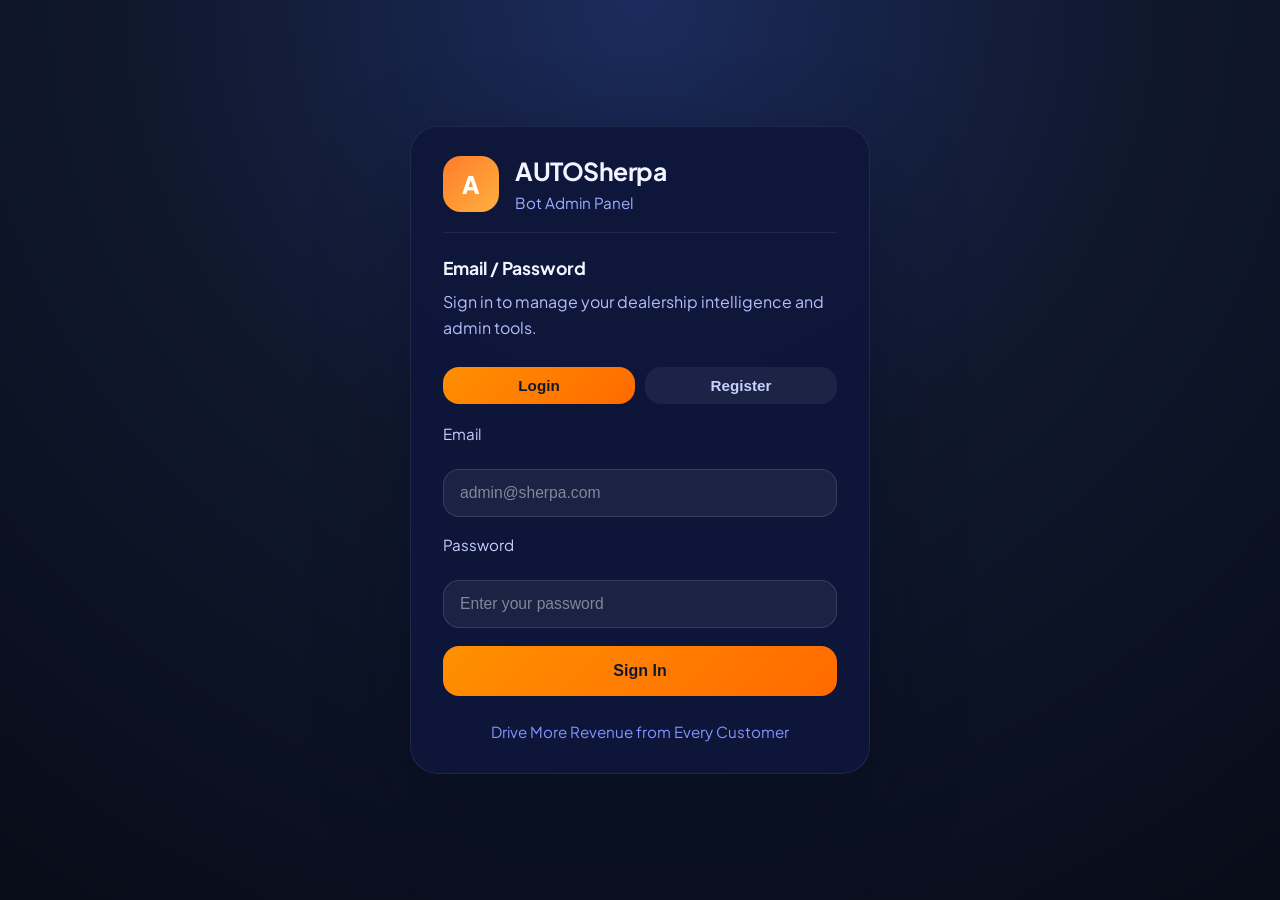
==== frontend/aboutus.html @ aecf089c "Initial commit for AutoSherpa Car Point" ====
<!DOCTYPE html>
<html lang="en">
<head>
  <meta charset="UTF-8">
  <title>AutoSherpa Ops · About Us</title>
  <link rel="stylesheet" href="css/index.css">
  <meta name="viewport" content="width=device-width, initial-scale=1.0">
  <link rel="preconnect" href="https://fonts.googleapis.com">
  <link rel="preconnect" href="https://fonts.gstatic.com" crossorigin>
  <link href="https://fonts.googleapis.com/css2?family=Plus+Jakarta+Sans:wght@400;500;600;700;800&display=swap" rel="stylesheet">
  <link rel="stylesheet" href="css/aboutus.css">
</head>
<body>
  <div class="app">
    <div class="sidebar-overlay" id="sidebarOverlay"></div>
    <header class="mobile-header">
      <button class="menu-toggle" id="menuToggle">☰</button>
      <div class="mobile-brand">AutoSherpa</div>
      <div style="width: 24px;"></div> <!-- Spacer -->
    </header>

    <aside class="sidebar">
      <div class="brand">
        <div class="logo">
          <div class="logo-icon">⚡</div>
          <div class="logo-text">
            AutoSherpa
            <span>Car Point</span>
          </div>
        </div>
      </div>
      <nav class="nav">
        <a href="index.html" class="nav-item">
          <div class="nav-icon">🏠</div>
          <div class="nav-content">
            <strong>Dashboard</strong>
            <small>Overview</small>
          </div>
        </a>

        <a href="sales.html" class="nav-item">
          <div class="nav-icon">🚗</div>
          <div class="nav-content">
            <strong>New Car Inventory</strong>
            <small>List & Upload</small>
          </div>
        </a>

        <a href="usedcar.html" class="nav-item">
          <div class="nav-icon">🚙</div>
          <div class="nav-content">
            <strong>Used Car Inventory</strong>
            <small>Pre-owned</small>
          </div>
        </a>

        <a href="service.html" class="nav-item">
          <div class="nav-icon">🔧</div>
          <div class="nav-content">
            <strong>Service Data</strong>
            <small>History & Reports</small>
          </div>
        </a>

        <a href="insurance.html" class="nav-item">
          <div class="nav-icon">🛡️</div>
          <div class="nav-content">
            <strong>Insurance Data</strong>
            <small>Policies & Renewals</small>
          </div>
        </a>

        <a href="refinancing.html" class="nav-item">
          <div class="nav-icon">💼</div>
          <div class="nav-content">
            <strong>Refinancing</strong>
            <small>Loan Options</small>
          </div>
        </a>

        <a href="history.html" class="nav-item">
          <div class="nav-icon">🕘</div>
          <div class="nav-content">
            <strong>History</strong>
            <small>User Chat Logs</small>
          </div>
        </a>

        <a href="aboutus.html" class="nav-item active">
          <div class="nav-icon">ℹ️</div>
          <div class="nav-content">
            <strong>About Us</strong>
            <small>Dealership Info</small>
          </div>
        </a>

        <a href="locations.html" class="nav-item">
          <div class="nav-icon">📍</div>
          <div class="nav-content">
            <strong>Contact & Locations</strong>
            <small>Store Details</small>
          </div>
        </a>
      </nav>
      <div class="sidebar-footer">
        <a href="login.html" class="nav-item logout-item">
          <div class="nav-icon">🚪</div>
          <div class="nav-content">
            <strong>Logout</strong>
            <small>Sign out</small>
          </div>
        </a>
      </div>
    </aside>

    <main class="main">
      <div style="padding: 20px; max-width: 100%; margin: 0 auto;">
        <div class="aboutus-header">
          <h1>About Us</h1>
          <p>This content is used by the bot to answer dealership questions</p>
        </div>

        <div id="successMsg" class="success-msg"></div>
        <div id="errorMsg" class="error-msg"></div>

        <div class="form-section">
          <h2>Dealership Information</h2>
          
          <div class="form-group">
            <label>Dealership Name <span>*</span></label>
            <input type="text" id="dealershipName" placeholder="e.g., Sherpa Hyundai – Bangalore">
          </div>

          <div class="form-group">
            <label>Tagline <span>*</span></label>
            <input type="text" id="tagline" placeholder="e.g., Bengaluru's Most Trusted Hyundai Dealer">
          </div>

          <div class="form-group">
            <label>About Description <span>*</span></label>
            <textarea id="aboutDescription" placeholder="Describe your dealership..."></textarea>
          </div>

          <div class="form-group">
            <label>Brand <span>*</span></label>
            <select id="brand">
              <option value="">Select a brand...</option>
              <option value="hyundai">Hyundai</option>
              <option value="honda">Honda</option>
              <option value="maruti">Maruti</option>
              <option value="toyota">Toyota</option>
              <option value="mahindra">Mahindra</option>
              <option value="tata">Tata</option>
              <option value="kia">Kia</option>
              <option value="skoda">Skoda</option>
              <option value="volkswagen">Volkswagen</option>
              <option value="other">Other</option>
            </select>
          </div>
        </div>

        <div class="modules-section">
          <h2>Select Modules <span style="color: #ef4444;">*</span></h2>
          <p style="margin-top: 0 0 16px; color: #64748b; font-size: 14px;">Choose which modules to display in the chatbot</p>
          <div class="modules-grid">
            <div class="module-checkbox">
              <input type="checkbox" id="module-newcars" value="newcars">
              <label for="module-newcars">New Cars</label>
            </div>
            <div class="module-checkbox">
              <input type="checkbox" id="module-usedcars" value="usedcars">
              <label for="module-usedcars">Used Cars</label>
            </div>
            <div class="module-checkbox">
              <input type="checkbox" id="module-service" value="service">
              <label for="module-service">Service</label>
            </div>
            <div class="module-checkbox">
              <input type="checkbox" id="module-insurance" value="insurance">
              <label for="module-insurance">Insurance</label>
            </div>
            <div class="module-checkbox">
              <input type="checkbox" id="module-refinance" value="refinance">
              <label for="module-refinance">Refinance</label>
            </div>
          </div>
        </div>

        <div style="background: white; border-radius: 16px; padding: 30px; box-shadow: 0 4px 12px rgba(15,23,42,0.08); margin-bottom: 20px;">
          <div class="form-actions">
            <button class="btn btn-secondary" onclick="resetForm()">Reset</button>
            <button class="btn btn-primary" id="saveBtn" onclick="saveAboutUs()">Save Changes</button>
          </div>
        </div>
      </div>
    </main>
  </div>

  <script src="js/config.js?v=1.2"></script>
  <script src="js/aboutus.js"></script>
<script src="js/mobile.js"></script>
</body>
</html>
---- frontend/css/index.css ----
:root {
  /* Vibrant Modern Color System */
  --primary-50: #eef2ff;
  --primary-100: #e0e7ff;
  --primary-500: #3b5b9b;
  --primary-600: #2c4c8c;
  --primary-700: #1e3a7a;
  
  --neutral-50: #fafbfc;
  --neutral-100: #f5f7fa;
  --neutral-200: #eef2f6;
  --neutral-300: #e2e8f0;
  --neutral-400: #cbd5e1;
  --neutral-500: #94a3b8;
  --neutral-600: #64748b;
  --neutral-700: #475569;
  --neutral-800: #1e293b;
  --neutral-900: #0f172a;
  
  --card-sales: linear-gradient(135deg, #667eea 0%, #764ba2 100%);
  --card-used: linear-gradient(135deg, #f093fb 0%, #f5576c 100%);
  --card-service: linear-gradient(135deg, #4facfe 0%, #00f2fe 100%);
  --card-insurance: linear-gradient(135deg, #43e97b 0%, #38f9d7 100%);
  --card-refinancing: linear-gradient(135deg, #fa709a 0%, #fee140 100%);
  --card-about: linear-gradient(135deg, #30cfd0 0%, #330867 100%);
  --card-contact: linear-gradient(135deg, #a8edea 0%, #fed6e3 100%);
  --card-general: linear-gradient(135deg, #a1c4fd 0%, #c2e9fb 100%);
  
  --success: #2e7d67;
  --warning: #c48b56;
  --error: #b55464;
  
  --glass-bg: rgba(255, 255, 255, 0.85);
  --glass-border: rgba(255, 255, 255, 0.5);
  --glass-shadow: 0 25px 50px -12px rgba(0, 0, 0, 0.15);
  
  --gradient-primary: linear-gradient(135deg, #3b5b9b 0%, #2c4c8c 100%);
  --gradient-accent: linear-gradient(135deg, #9b8b7c 0%, #8a7a6b 100%);
  --gradient-light: linear-gradient(135deg, #ffffff 0%, #f8fafc 100%);
}

* {
  margin: 0;
  padding: 0;
  box-sizing: border-box;
}

body {
  font-family: 'Plus Jakarta Sans', 'Inter', -apple-system, BlinkMacSystemFont, sans-serif;
  background: linear-gradient(135deg, #f5f9ff 0%, #e8f4ff 50%, #f0f8ff 100%);
  color: var(--neutral-800);
  min-height: 100vh;
  line-height: 1.5;
  -webkit-font-smoothing: antialiased;
}

/* Layout */
.app {
  display: flex;
  min-height: 100vh;
  position: relative;
}

/* Modern Sidebar */
.sidebar {
  width: 260px;
  background: linear-gradient(180deg, #004aad 0%, #0052cc 50%, #003d99 100%);
  color: #ffffff;
  padding: 32px 20px;
  position: sticky;
  top: 0;
  height: 100vh;
  overflow-y: auto;
  box-shadow: 4px 0 35px -15px rgba(0, 82, 204, 0.35);
  z-index: 10;
  display: flex;
  flex-direction: column;
  justify-content: space-between;
}

.brand {
  margin-bottom: 40px;
}

.logo {
  display: flex;
  align-items: center;
  gap: 14px;
}

.logo-icon {
  width: 44px;
  height: 44px;
  background: linear-gradient(135deg, #00d4ff 0%, #0099ff 100%);
  border-radius: 14px;
  display: flex;
  align-items: center;
  justify-content: center;
  color: white;
  font-size: 22px;
  font-weight: 800;
}

.logo-text {
  font-size: 20px;
  font-weight: 700;
  letter-spacing: -0.5px;
  color: #ffffff;
}

.logo-text span {
  display: block;
  font-size: 12px;
  font-weight: 500;
  color: rgba(255, 255, 255, 0.72);
  margin-top: 4px;
}

/* Navigation */
.nav {
  display: flex;
  flex-direction: column;
  gap: 10px;
}

.nav-item {
  display: flex;
  align-items: center;
  gap: 16px;
  padding: 14px 16px;
  border-radius: 18px;
  text-decoration: none;
  color: rgba(255, 255, 255, 0.95);
  transition: all 0.25s ease;
  position: relative;
  background: rgba(255, 255, 255, 0.08);
  border: 1px solid transparent;
}

.nav-icon {
  width: 36px;
  height: 36px;
  background: rgba(255, 255, 255, 0.08);
  border-radius: 12px;
  display: flex;
  align-items: center;
  justify-content: center;
  font-size: 18px;
  transition: all 0.25s ease;
}

.nav-content {
  flex: 1;
}

.nav-content strong {
  display: block;
  font-weight: 700;
  font-size: 15px;
  margin-bottom: 2px;
  color: #f8fbff;
}

.nav-content small {
  display: block;
  font-size: 11px;
  color: rgba(255, 255, 255, 0.64);
  font-weight: 500;
  letter-spacing: 0.3px;
  text-transform: uppercase;
}

.nav-item:hover {
  background: rgba(255, 255, 255, 0.12);
  transform: translateX(4px);
}

.nav-item:hover .nav-icon {
  background: rgba(255, 255, 255, 0.18);
}

.nav-item.active {
  background: white;
  color: var(--primary-700);
  border-color: rgba(255, 255, 255, 0.18);
}

.nav-item.active .nav-icon {
  background: var(--gradient-primary);
  color: white;
}

.nav-item.active .nav-content strong {
  color: var(--primary-700);
}

.nav-item.active .nav-content small {
  color: var(--neutral-500);
}

.sidebar-footer {
  margin-top: 24px;
  padding-top: 20px;
  border-top: 1px solid rgba(255, 255, 255, 0.08);
}

.logout-item {
  background: rgba(255, 255, 255, 0.08);
}

.logout-item:hover {
  background: rgba(255, 255, 255, 0.16);
}

/* Main Content */
.main {
  flex: 1;
  padding: 40px;
  background: transparent;
  position: relative;
  overflow-x: hidden;
}

.main::before {
  content: '';
  position: absolute;
  top: 0;
  left: 0;
  right: 0;
  height: 420px;
  background: radial-gradient(circle at top right, rgba(0, 82, 204, 0.12), transparent 32%),
              linear-gradient(180deg, rgba(200, 220, 255, 0.5) 0%, rgba(240, 248, 255, 0.7) 100%);
  pointer-events: none;
  z-index: -1;
}

/* Header */
.header {
  position: relative;
  z-index: 1;
  margin-bottom: 48px;
}

.header-content {
  max-width: 800px;
}

.header h1 {
  font-size: 44px;
  font-weight: 800;
  letter-spacing: -1.5px;
  line-height: 1.2;
  margin-bottom: 16px;
  color: #0a1f42;
}

.header-highlight {
  background: linear-gradient(135deg, #0052cc 0%, #0066ff 100%);
  -webkit-background-clip: text;
  -webkit-text-fill-color: transparent;
  background-clip: text;
  display: inline-block;
}

.header p {
  font-size: 18px;
  color: #2d3e50;
  font-weight: 500;
  max-width: 600px;
  line-height: 1.7;
}

/* Period Selector Styles */
.period-selector {
  display: flex;
  gap: 12px;
  margin-top: 20px;
  flex-wrap: wrap;
}

.period-btn {
  padding: 10px 20px;
  border-radius: 999px;
  border: 1.5px solid #cbd5e1;
  background: white;
  font-size: 13px;
  font-weight: 600;
  font-family: 'Plus Jakarta Sans', system-ui, sans-serif;
  cursor: pointer;
  color: #475569;
  transition: all 0.2s ease;
}

.period-btn:hover {
  border-color: #0052cc;
  color: #0052cc;
  transform: translateY(-2px);
  box-shadow: 0 4px 12px rgba(0, 82, 204, 0.15);
}

.period-btn.active {
  background: linear-gradient(135deg, #0052cc 0%, #0066ff 100%);
  color: white;
  border-color: transparent;
  box-shadow: 0 4px 14px rgba(0, 82, 204, 0.3);
}

/* Stats Section */
.stats-grid {
  display: grid;
  grid-template-columns: repeat(4, 1fr);
  gap: 24px;
  margin-bottom: 48px;
  position: relative;
  z-index: 1;
}

.stat-card {
  background: white;
  border-radius: 28px;
  padding: 24px;
  box-shadow: var(--glass-shadow);
  border: 1px solid var(--neutral-200);
  transition: all 0.3s ease;
  position: relative;
  overflow: hidden;
}

.stat-card::before {
  content: '';
  position: absolute;
  top: 0;
  left: 0;
  right: 0;
  height: 4px;
  background: var(--gradient-primary);
  opacity: 0;
  transition: opacity 0.3s ease;
}

.stat-card:hover {
  transform: translateY(-5px);
  box-shadow: 0 30px 60px -20px rgba(59, 91, 155, 0.2);
}

.stat-card:hover::before {
  opacity: 1;
}

.stat-icon {
  width: 48px;
  height: 48px;
  background: var(--neutral-100);
  border-radius: 16px;
  display: flex;
  align-items: center;
  justify-content: center;
  font-size: 24px;
  margin-bottom: 20px;
  color: var(--primary-500);
}

.stat-value {
  font-size: 32px;
  font-weight: 800;
  color: var(--neutral-900);
  margin-bottom: 4px;
  letter-spacing: -0.5px;
}

.stat-label {
  font-size: 14px;
  color: var(--neutral-500);
  font-weight: 500;
  text-transform: uppercase;
  letter-spacing: 0.5px;
}

.stat-trend {
  display: inline-block;
  padding: 4px 8px;
  background: var(--neutral-100);
  border-radius: 20px;
  font-size: 12px;
  font-weight: 600;
  margin-top: 12px;
  color: var(--success);
}

.stat-trend.positive {
  color: var(--success);
}

/* Cards Grid */
.cards {
  display: grid;
  grid-template-columns: repeat(3, 1fr);
  gap: 30px;
  position: relative;
  z-index: 1;
}

.card {
  background: white;
  border-radius: 32px;
  padding: 32px;
  text-decoration: none;
  color: inherit;
  box-shadow: var(--glass-shadow);
  border: 1px solid var(--neutral-200);
  transition: all 0.4s cubic-bezier(0.34, 1.56, 0.64, 1);
  position: relative;
  display: flex;
  flex-direction: column;
  gap: 16px;
}

.card-badge {
  position: absolute;
  top: 24px;
  right: 24px;
  padding: 6px 12px;
  background: var(--neutral-100);
  border-radius: 40px;
  font-size: 12px;
  font-weight: 600;
  color: var(--neutral-600);
  letter-spacing: 0.3px;
}

.card-icon {
  width: 64px;
  height: 64px;
  background: var(--neutral-100);
  border-radius: 20px;
  display: flex;
  align-items: center;
  justify-content: center;
  font-size: 32px;
  margin-bottom: 8px;
  transition: all 0.3s ease;
}

.card:hover .card-icon {
  background: var(--gradient-primary);
  color: white;
  transform: scale(1.1) rotate(5deg);
}

.card h3 {
  font-size: 28px;
  font-weight: 700;
  color: var(--neutral-900);
  letter-spacing: -0.5px;
  margin-bottom: 4px;
}

.card p {
  color: var(--neutral-600);
  font-size: 16px;
  line-height: 1.7;
  margin-bottom: 16px;
}

.card-features {
  list-style: none;
  padding: 0;
  margin-top: auto;
}

.card-features li {
  display: flex;
  align-items: center;
  gap: 8px;
  font-size: 14px;
  color: var(--neutral-600);
  padding: 8px 0;
  border-bottom: 1px solid var(--neutral-100);
}

.card-features li:last-child {
  border-bottom: none;
}

.card-features li::before {
  content: "✓";
  color: var(--primary-500);
  font-weight: 700;
}

.card-footer {
  margin-top: 24px;
  display: flex;
  align-items: center;
  gap: 12px;
  color: var(--primary-500);
  font-weight: 600;
  font-size: 15px;
}

.card-footer span {
  transition: transform 0.3s ease;
}

.card:hover .card-footer span {
  transform: translateX(8px);
}

.card:hover {
  transform: translateY(-12px) scale(1.02);
  border-color: var(--primary-100);
  box-shadow: 0 40px 80px -20px rgba(59, 91, 155, 0.3);
}

/* Dashboard enquiry section */
.dashboard-top-card {
  background: transparent;
  border-radius: 0;
  padding: 0;
  box-shadow: none;
  margin-bottom: 32px;
}

.dash-grid {
  display: grid;
  grid-template-columns: repeat(3, minmax(0, 1fr));
  gap: 24px;
  margin-bottom: 24px;
}

.dash-grid.single-row {
  grid-template-columns: 1fr;
}

.dash-card {
  background: white;
  border-radius: 28px;
  padding: 32px 28px;
  min-height: 140px;
  display: flex;
  flex-direction: column;
  justify-content: space-between;
  border: none;
  box-shadow: 0 20px 40px -10px rgba(0, 0, 0, 0.1);
  transition: all 0.4s cubic-bezier(0.34, 1.56, 0.64, 1);
  position: relative;
  overflow: hidden;
}

.dash-card::before {
  content: '';
  position: absolute;
  top: 0;
  left: 0;
  right: 0;
  height: 6px;
  background: var(--card-sales);
}

.dash-card:nth-child(1)::before {
  background: var(--card-sales);
}

.dash-card:nth-child(2)::before {
  background: var(--card-used);
}

.dash-card:nth-child(3)::before {
  background: var(--card-service);
}

.dash-card:nth-child(4)::before {
  background: var(--card-insurance);
}

.dash-card:nth-child(5)::before {
  background: var(--card-refinancing);
}

.dash-card:nth-child(6)::before {
  background: var(--card-about);
}

.dash-card.large-card::before {
  background: var(--card-contact);
}

.dash-card:hover {
  transform: translateY(-8px);
  box-shadow: 0 30px 60px -15px rgba(0, 0, 0, 0.25);
}

.dash-card.large-card {
  grid-column: 1 / -1;
  min-height: 140px;
}

.dash-card-heading {
  font-size: 15px;
  font-weight: 700;
  color: var(--neutral-700);
  margin-bottom: 16px;
  letter-spacing: 0.3px;
  text-transform: uppercase;
  display: flex;
  align-items: center;
  gap: 8px;
}

.dash-card-value {
  font-size: 42px;
  font-weight: 900;
  background: linear-gradient(135deg, #667eea 0%, #764ba2 100%);
  -webkit-background-clip: text;
  -webkit-text-fill-color: transparent;
  background-clip: text;
  line-height: 1.2;
}

.dash-card-trend {
  font-size: 12px;
  margin-top: 12px;
  padding-top: 8px;
  border-top: 1px solid var(--neutral-200);
  color: var(--neutral-500);
}

.dash-card-trend.up {
  color: #10b981;
}

.dash-card-trend.down {
  color: #ef4444;
}

/* Trend Card */
.trend-card {
  background: white;
  border: none;
  border-radius: 32px;
  padding: 32px;
  box-shadow: 0 20px 40px -10px rgba(0, 0, 0, 0.1);
  position: relative;
  overflow: hidden;
  margin-bottom: 24px;
}

.trend-card::before {
  content: '';
  position: absolute;
  top: 0;
  left: 0;
  width: 100%;
  height: 6px;
  background: linear-gradient(90deg, #667eea 0%, #764ba2 50%, #38f9d7 100%);
}

.trend-header {
  display: flex;
  justify-content: space-between;
  align-items: flex-end;
  gap: 20px;
  margin-bottom: 24px;
  flex-wrap: wrap;
}

.eyebrow {
  display: inline-block;
  text-transform: uppercase;
  letter-spacing: 0.16em;
  color: var(--neutral-500);
  font-size: 12px;
  margin-bottom: 8px;
}

.lead-count {
  font-size: 38px;
  font-weight: 900;
  color: var(--primary-700);
}

.trend-caption {
  font-size: 14px;
  color: var(--neutral-500);
}

.trend-chart {
  padding: 24px 0 0;
}

.trend-axis-label {
  font-weight: 600;
  color: var(--neutral-700);
  margin-bottom: 18px;
}

.trend-bars {
  display: grid;
  grid-template-columns: repeat(15, minmax(0, 1fr));
  gap: 10px;
  align-items: end;
  height: 180px;
  margin-bottom: 18px;
}

.trend-bar {
  background: #dbe8ff;
  border-radius: 18px 18px 0 0;
  position: relative;
  transition: all 0.3s ease;
  cursor: pointer;
}

.trend-bar:hover {
  opacity: 0.8;
  transform: scaleY(1.02);
}

.trend-bar.active-bar {
  background: linear-gradient(180deg, #3b5b9b 0%, #2c4c8c 100%);
}

.trend-labels {
  display: grid;
  grid-template-columns: repeat(15, minmax(0, 1fr));
  gap: 10px;
  font-size: 10px;
  color: var(--neutral-500);
  text-align: center;
}

.trend-labels span {
  transform: rotate(-45deg);
  transform-origin: top left;
  white-space: nowrap;
  cursor: pointer;
}

.trend-labels span:hover {
  color: var(--primary-500);
  font-weight: 600;
}

/* Summary Card Styles */
.summary-card {
  margin-top: 24px;
}

.summary-header {
  display: flex;
  justify-content: space-between;
  align-items: center;
  margin-bottom: 20px;
  flex-wrap: wrap;
  gap: 12px;
}

.summary-header h3 {
  margin-bottom: 0;
  font-size: 18px;
  font-weight: 700;
}

.last-updated {
  font-size: 12px;
  color: var(--neutral-500);
  font-weight: 500;
}

.summary-grid {
  display: grid;
  grid-template-columns: repeat(3, 1fr);
  gap: 20px;
}

.summary-item {
  text-align: center;
  padding: 16px;
  background: var(--neutral-50);
  border-radius: 16px;
  transition: all 0.3s ease;
}

.summary-item:hover {
  transform: translateY(-2px);
  box-shadow: 0 4px 12px rgba(0, 0, 0, 0.05);
}

.summary-label {
  font-size: 12px;
  color: var(--neutral-500);
  font-weight: 600;
  text-transform: uppercase;
  letter-spacing: 0.5px;
  margin-bottom: 8px;
}

.summary-value {
  font-size: 28px;
  font-weight: 800;
  color: var(--neutral-900);
}

/* Quick Actions */
.quick-actions {
  margin-top: 48px;
  padding: 32px;
  background: white;
  border-radius: 32px;
  border: 1px solid var(--neutral-200);
  position: relative;
  z-index: 1;
}

.quick-actions h4 {
  font-size: 18px;
  font-weight: 600;
  color: var(--neutral-700);
  margin-bottom: 20px;
  letter-spacing: -0.3px;
}

.actions-grid {
  display: grid;
  grid-template-columns: repeat(4, 1fr);
  gap: 16px;
}

.action-button {
  display: flex;
  align-items: center;
  gap: 12px;
  padding: 16px;
  background: var(--neutral-50);
  border-radius: 20px;
  text-decoration: none;
  color: var(--neutral-700);
  transition: all 0.3s ease;
  border: 1px solid transparent;
}

.action-button:hover {
  background: white;
  border-color: var(--primary-100);
  transform: translateY(-3px);
  box-shadow: 0 15px 30px -15px rgba(59, 91, 155, 0.2);
}

.action-icon {
  width: 40px;
  height: 40px;
  background: white;
  border-radius: 12px;
  display: flex;
  align-items: center;
  justify-content: center;
  font-size: 20px;
}

.action-text {
  font-weight: 600;
  font-size: 14px;
}

.inline-actions,
.module-action-buttons {
  display: flex;
  flex-wrap: wrap;
  gap: 12px;
  margin-top: 8px;
}

.secondary {
  border: 1px solid rgba(15, 23, 42, 0.08);
  background: white;
  color: var(--neutral-800);
  border-radius: 16px;
  padding: 12px 18px;
  font-weight: 600;
  cursor: pointer;
  transition: all 0.2s ease;
}

.secondary:hover {
  background: #f8fafc;
}

.small-text {
  color: var(--neutral-500);
  margin-top: 8px;
  display: block;
  font-size: 0.95rem;
}

.action-card {
  margin-top: 32px;
  padding: 24px;
  background: white;
  border-radius: 28px;
  border: 1px solid var(--neutral-200);
}

.action-header {
  display: flex;
  align-items: flex-start;
  justify-content: space-between;
  gap: 16px;
}

.action-table-wrapper {
  overflow-x: auto;
  margin-top: 20px;
}

.action-table {
  width: 100%;
  border-collapse: collapse;
  min-width: 860px;
}

.action-table th,
.action-table td {
  padding: 14px 16px;
  border-bottom: 1px solid var(--neutral-200);
  text-align: left;
  font-size: 0.95rem;
}

.action-table th {
  background: var(--neutral-100);
  color: var(--neutral-700);
  font-weight: 700;
  letter-spacing: 0.04em;
  text-transform: uppercase;
}

.action-table tr:hover {
  background: rgba(59, 91, 155, 0.05);
}

.action-items .empty-state {
  padding: 36px 20px;
  text-align: center;
  color: var(--neutral-500);
  font-size: 0.98rem;
}

.hidden {
  display: none !important;
}

/* Loading Animation */
@keyframes pulse {
  0%, 100% { opacity: 1; }
  50% { opacity: 0.5; }
}

.loading {
  animation: pulse 1.5s ease-in-out infinite;
}

/* Tooltip Styles */
[data-tooltip] {
  position: relative;
  cursor: help;
}

[data-tooltip]:before {
  content: attr(data-tooltip);
  position: absolute;
  bottom: 100%;
  left: 50%;
  transform: translateX(-50%);
  padding: 6px 12px;
  background: #1e293b;
  color: white;
  font-size: 12px;
  border-radius: 8px;
  white-space: nowrap;
  display: none;
  z-index: 100;
}

[data-tooltip]:hover:before {
  display: block;
}

/* Responsive */
@media (max-width: 1200px) {
  .stats-grid {
    grid-template-columns: repeat(2, 1fr);
  }
  
  .cards {
    grid-template-columns: repeat(2, 1fr);
  }
  
  .actions-grid {
    grid-template-columns: repeat(2, 1fr);
  }
  
  .summary-grid {
    grid-template-columns: repeat(2, 1fr);
  }
}

@media (max-width: 900px) {
  .sidebar {
    display: none;
  }
  
  .main {
    padding: 24px;
  }
  
  .header h1 {
    font-size: 36px;
  }
  
  .cards {
    grid-template-columns: 1fr;
  }
  
  .stats-grid {
    grid-template-columns: 1fr;
  }
  
  .actions-grid {
    grid-template-columns: 1fr;
  }
  
  .dash-grid {
    grid-template-columns: 1fr;
    gap: 16px;
  }
  
  .summary-grid {
    grid-template-columns: 1fr;
    gap: 12px;
  }
  
  .period-selector {
    justify-content: center;
  }
  
  .period-btn {
    padding: 8px 16px;
    font-size: 12px;
  }
  
  .trend-header {
    flex-direction: column;
    align-items: flex-start;
  }
  
  .lead-count {
    font-size: 28px;
  }
}

@media (max-width: 480px) {
  .header h1 {
    font-size: 32px;
  }
  
  .card {
    padding: 24px;
  }
  
  .dash-card {
    padding: 20px;
  }
  
  .dash-card-value {
    font-size: 32px;
  }
  
  .summary-value {
    font-size: 22px;
  }
  
  .trend-bars {
    gap: 6px;
    height: 140px;
  }
  
  .trend-labels {
    gap: 6px;
    font-size: 8px;
  }
}

/* Animations */
@keyframes slideIn {
  from {
    opacity: 0;
    transform: translateY(30px);
  }
  to {
    opacity: 1;
    transform: translateY(0);
  }
}

.stat-card, .card, .action-button, .dash-card, .summary-item {
  animation: slideIn 0.5s ease forwards;
  opacity: 0;
}

.stat-card:nth-child(1) { animation-delay: 0.1s; }
.stat-card:nth-child(2) { animation-delay: 0.2s; }
.stat-card:nth-child(3) { animation-delay: 0.3s; }
.stat-card:nth-child(4) { animation-delay: 0.4s; }
.card:nth-child(1) { animation-delay: 0.2s; }
.card:nth-child(2) { animation-delay: 0.3s; }
.card:nth-child(3) { animation-delay: 0.4s; }
.dash-card:nth-child(1) { animation-delay: 0.1s; }
.dash-card:nth-child(2) { animation-delay: 0.15s; }
.dash-card:nth-child(3) { animation-delay: 0.2s; }
.dash-card:nth-child(4) { animation-delay: 0.25s; }
.dash-card:nth-child(5) { animation-delay: 0.3s; }
.dash-card:nth-child(6) { animation-delay: 0.35s; }
.dash-card:nth-child(7) { animation-delay: 0.4s; }

/* New Dashboard Header Flex */
.header-flex {
  display: flex;
  justify-content: space-between;
  align-items: flex-start;
  gap: 24px;
}

.header-right {
  flex-shrink: 0;
  padding-top: 10px;
}

.action-trigger-btn {
  display: flex;
  align-items: center;
  gap: 12px;
  padding: 16px 28px;
  background: white;
  border: 1.5px solid #0052cc;
  border-radius: 20px;
  color: #0052cc;
  font-family: 'Plus Jakarta Sans', sans-serif;
  font-weight: 700;
  font-size: 15px;
  cursor: pointer;
  transition: all 0.3s cubic-bezier(0.34, 1.56, 0.64, 1);
  box-shadow: 0 10px 25px -5px rgba(0, 82, 204, 0.1);
}

.action-trigger-btn:hover {
  background: #0052cc;
  color: white;
  transform: translateY(-4px);
  box-shadow: 0 20px 35px -10px rgba(0, 82, 204, 0.3);
}

.action-trigger-btn .btn-icon {
  font-size: 20px;
}

/* Modal Styles */
.modal {
  display: none;
  position: fixed;
  z-index: 1000;
  left: 0;
  top: 0;
  width: 100%;
  height: 100%;
  overflow: auto;
  background-color: rgba(15, 23, 42, 0.6);
  backdrop-filter: blur(8px);
  animation: fadeIn 0.3s ease;
}

@keyframes fadeIn {
  from { opacity: 0; }
  to { opacity: 1; }
}

.modal-content {
  background: white;
  margin: 5vh auto;
  width: 90%;
  max-width: 1100px;
  border-radius: 32px;
  padding: 0;
  box-shadow: 0 30px 100px rgba(0, 0, 0, 0.25);
  animation: modalScaleUp 0.4s cubic-bezier(0.34, 1.56, 0.64, 1);
  overflow: hidden;
  display: flex;
  flex-direction: column;
  max-height: 90vh;
}

@keyframes modalScaleUp {
  from { transform: scale(0.9) translateY(40px); opacity: 0; }
  to { transform: scale(1) translateY(0); opacity: 1; }
}

.modal-header {
  padding: 24px 32px;
  display: flex;
  justify-content: space-between;
  align-items: center;
  border-bottom: 1px solid var(--neutral-100);
}

.modal-header h2 {
  font-size: 22px;
  font-weight: 800;
  color: #0a1f42;
  margin-bottom: 4px;
}

.modal-header p {
  font-size: 14px;
  color: var(--neutral-500);
  font-weight: 500;
}

.close-modal {
  font-size: 32px;
  font-weight: 400;
  color: var(--neutral-400);
  cursor: pointer;
  width: 44px;
  height: 44px;
  display: flex;
  align-items: center;
  justify-content: center;
  border-radius: 50%;
  transition: all 0.2s ease;
}

.close-modal:hover {
  background: var(--neutral-100);
  color: var(--neutral-800);
}

.modal-filters {
  padding: 16px 32px;
  background: var(--neutral-50);
  display: flex;
  justify-content: space-between;
  align-items: center;
  border-bottom: 1px solid var(--neutral-100);
  gap: 20px;
  flex-wrap: wrap;
}

.modal-filter-group {
  display: flex;
  flex-direction: column;
  gap: 12px;
}

.modal-module-tabs {
  display: flex;
  gap: 6px;
  background: rgba(15, 23, 42, 0.05);
  padding: 4px;
  border-radius: 14px;
}

.tab-btn {
  padding: 6px 14px;
  border-radius: 10px;
  border: none;
  background: transparent;
  font-size: 13px;
  font-weight: 700;
  color: var(--neutral-600);
  cursor: pointer;
  transition: all 0.2s ease;
}

.tab-btn:hover {
  background: rgba(255, 255, 255, 0.5);
  color: var(--neutral-800);
}

.tab-btn.active {
  background: white;
  color: #0052cc;
  box-shadow: 0 2px 8px rgba(0, 0, 0, 0.08);
}

.modal-period-selector {
  display: flex;
  gap: 8px;
}

.mini-period-btn {
  padding: 8px 16px;
  border-radius: 12px;
  border: 1px solid var(--neutral-300);
  background: white;
  font-size: 13px;
  font-weight: 600;
  color: var(--neutral-600);
  cursor: pointer;
  transition: all 0.2s ease;
}

.mini-period-btn:hover {
  border-color: #0052cc;
  color: #0052cc;
}

.mini-period-btn.active {
  background: #0052cc;
  color: white;
  border-color: #0052cc;
}

.refresh-btn {
  background: none;
  border: none;
  font-weight: 700;
  color: #0052cc;
  cursor: pointer;
  font-size: 14px;
  padding: 8px 12px;
  border-radius: 8px;
  transition: background 0.2s ease;
}

.refresh-btn:hover {
  background: rgba(0, 82, 204, 0.05);
}

.action-items-modal {
  flex: 1;
  overflow-y: auto;
  padding: 24px 32px;
}

.table-premium {
  width: 100%;
  border-collapse: separate;
  border-spacing: 0;
}

.table-premium th {
  position: sticky;
  top: 0;
  background: white;
  z-index: 2;
  text-align: left;
  padding: 16px;
  font-size: 13px;
  font-weight: 700;
  text-transform: uppercase;
  letter-spacing: 0.05em;
  color: var(--neutral-500);
  border-bottom: 2px solid var(--neutral-100);
}

.table-premium td {
  padding: 18px 16px;
  border-bottom: 1px solid var(--neutral-100);
  font-size: 14px;
  font-weight: 500;
  color: var(--neutral-800);
}

.table-premium tr:hover td {
  background: var(--neutral-50);
}

.badge-module {
  padding: 6px 12px;
  border-radius: 8px;
  font-size: 11px;
  font-weight: 700;
  text-transform: uppercase;
  display: inline-block;
}

.badge-sales { background: #eef2ff; color: #4338ca; }
.badge-used_cars { background: #fff1f2; color: #be123c; }
.badge-service { background: #f0fdf4; color: #15803d; }
.badge-insurance { background: #fdfcea; color: #a16207; }
.badge-refinancing { background: #faf5ff; color: #7e22ce; }

.customer-name {
  font-weight: 700;
  color: #0c1c3a;
  display: block;
}

.customer-phone {
  font-size: 12px;
  color: var(--neutral-500);
  font-weight: 500;
}

.location-tag {
  display: flex;
  align-items: center;
  gap: 4px;
  color: var(--neutral-600);
}

.item-type-label {
  padding: 4px 10px;
  margin-bottom: 4px;
}

.modal-header p {
  font-size: 14px;
  color: var(--neutral-500);
  font-weight: 500;
}

.close-modal {
  font-size: 32px;
  font-weight: 400;
  color: var(--neutral-400);
  cursor: pointer;
  width: 44px;
  height: 44px;
  display: flex;
  align-items: center;
  justify-content: center;
  border-radius: 50%;
  transition: all 0.2s ease;
}

.close-modal:hover {
  background: var(--neutral-100);
  color: var(--neutral-800);
}

.modal-filters {
  padding: 16px 32px;
  background: var(--neutral-50);
  display: flex;
  justify-content: space-between;
  align-items: center;
  border-bottom: 1px solid var(--neutral-100);
  gap: 20px;
  flex-wrap: wrap;
}

.modal-filter-group {
  display: flex;
  flex-direction: column;
  gap: 12px;
}

.modal-module-tabs {
  display: flex;
  gap: 6px;
  background: rgba(15, 23, 42, 0.05);
  padding: 4px;
  border-radius: 14px;
}

.tab-btn {
  padding: 6px 14px;
  border-radius: 10px;
  border: none;
  background: transparent;
  font-size: 13px;
  font-weight: 700;
  color: var(--neutral-600);
  cursor: pointer;
  transition: all 0.2s ease;
}

.tab-btn:hover {
  background: rgba(255, 255, 255, 0.5);
  color: var(--neutral-800);
}

.tab-btn.active {
  background: white;
  color: #0052cc;
  box-shadow: 0 2px 8px rgba(0, 0, 0, 0.08);
}

.modal-period-selector {
  display: flex;
  gap: 8px;
}

.mini-period-btn {
  padding: 8px 16px;
  border-radius: 12px;
  border: 1px solid var(--neutral-300);
  background: white;
  font-size: 13px;
  font-weight: 600;
  color: var(--neutral-600);
  cursor: pointer;
  transition: all 0.2s ease;
}

.mini-period-btn:hover {
  border-color: #0052cc;
  color: #0052cc;
}

.mini-period-btn.active {
  background: #0052cc;
  color: white;
  border-color: #0052cc;
}

.refresh-btn {
  background: none;
  border: none;
  font-weight: 700;
  color: #0052cc;
  cursor: pointer;
  font-size: 14px;
  padding: 8px 12px;
  border-radius: 8px;
  transition: background 0.2s ease;
}

.refresh-btn:hover {
  background: rgba(0, 82, 204, 0.05);
}

.action-items-modal {
  flex: 1;
  overflow-y: auto;
  padding: 24px 32px;
}

.table-premium {
  width: 100%;
  border-collapse: separate;
  border-spacing: 0;
}

.table-premium th {
  position: sticky;
  top: 0;
  background: white;
  z-index: 2;
  text-align: left;
  padding: 16px;
  font-size: 13px;
  font-weight: 700;
  text-transform: uppercase;
  letter-spacing: 0.05em;
  color: var(--neutral-500);
  border-bottom: 2px solid var(--neutral-100);
}

.table-premium td {
  padding: 18px 16px;
  border-bottom: 1px solid var(--neutral-100);
  font-size: 14px;
  font-weight: 500;
  color: var(--neutral-800);
}

.table-premium tr:hover td {
  background: var(--neutral-50);
}

.badge-module {
  padding: 6px 12px;
  border-radius: 8px;
  font-size: 11px;
  font-weight: 700;
  text-transform: uppercase;
  display: inline-block;
}

.badge-sales { background: #eef2ff; color: #4338ca; }
.badge-used_cars { background: #fff1f2; color: #be123c; }
.badge-service { background: #f0fdf4; color: #15803d; }
.badge-insurance { background: #fdfcea; color: #a16207; }
.badge-refinancing { background: #faf5ff; color: #7e22ce; }

.customer-name {
  font-weight: 700;
  color: #0c1c3a;
  display: block;
}

.customer-phone {
  font-size: 12px;
  color: var(--neutral-500);
  font-weight: 500;
}

.location-tag {
  display: flex;
  align-items: center;
  gap: 4px;
  color: var(--neutral-600);
}

.item-type-label {
  padding: 4px 10px;
  background: var(--neutral-100);
  border-radius: 6px;
  font-size: 12px;
  font-weight: 600;
}.vehicle-no-tag { background: #fdf2f8; color: #9d174d; padding: 4px 10px; border-radius: 8px; font-family: 'JetBrains Mono', 'Courier New', monospace; font-weight: 700; font-size: 13px; border: 1px solid #fbcfe8; display: inline-block; }

/* Full Page Appts View Styling */
.full-view-container {
    animation: fullViewFadeIn 0.6s cubic-bezier(0.16, 1, 0.3, 1);
    width: 100%;
    opacity: 1 !important;
    visibility: visible !important;
}

@keyframes fullViewFadeIn {
    from { opacity: 0; transform: translateY(20px); }
    to { opacity: 1; transform: translateY(0); }
}

.view-header {
    display: flex;
    justify-content: space-between;
    align-items: flex-start;
    margin-bottom: 32px;
    gap: 24px;
    position: relative;
    z-index: 100 !important;
    opacity: 1 !important;
    visibility: visible !important;
}

.view-header-left {
    display: flex;
    flex-direction: column;
    gap: 16px;
    opacity: 1 !important;
    visibility: visible !important;
}

.back-btn {
    display: flex;
    align-items: center;
    gap: 10px;
    background: rgba(255, 255, 255, 0.9);
    backdrop-filter: blur(8px);
    border: 1.5px solid var(--neutral-200);
    padding: 10px 20px;
    border-radius: 100px;
    font-size: 14px;
    font-weight: 700;
    color: var(--neutral-700);
    cursor: pointer;
    transition: all 0.3s cubic-bezier(0.34, 1.56, 0.64, 1);
    width: fit-content;
    z-index: 10;
}

.back-btn:hover {
    border-color: #0052cc;
    color: #0052cc;
    transform: translateX(-6px);
    background: white;
    box-shadow: 0 10px 20px rgba(0, 82, 204, 0.1);
}

.view-title {
    margin-top: 12px;
    opacity: 1 !important;
    visibility: visible !important;
}

.view-title h2 {
    font-size: 38px;
    font-weight: 800;
    color: #0c1c3a !important; /* Force visible dark color */
    letter-spacing: -1.2px;
    margin-bottom: 6px;
    line-height: 1.1;
    display: block !important;
}

.view-title p {
    font-size: 16px;
    color: var(--neutral-600) !important;
    font-weight: 500;
    display: block !important;
}

.refresh-btn-large {
    background: white;
    border: 1.5px solid var(--neutral-300);
    padding: 14px 28px;
    border-radius: 20px;
    font-size: 15px;
    font-weight: 700;
    color: #0052cc;
    cursor: pointer;
    display: flex;
    align-items: center;
    gap: 10px;
    transition: all 0.3s ease;
    box-shadow: 0 4px 6px rgba(0, 0, 0, 0.05);
}

.refresh-btn-large:hover {
    background: linear-gradient(135deg, #0052cc 0%, #0066ff 100%);
    color: white;
    border-color: transparent;
    box-shadow: 0 12px 24px rgba(0, 82, 204, 0.25);
    transform: translateY(-2px);
}

.view-filters-bar {
    background: white;
    padding: 24px 32px;
    border-radius: 24px;
    box-shadow: 0 10px 30px -10px rgba(0,0,0,0.1);
    margin-bottom: 32px;
    display: flex;
    flex-direction: column;
    gap: 16px;
    border: 1px solid var(--neutral-100);
    position: relative;
    z-index: 90 !important;
    opacity: 1 !important;
    visibility: visible !important;
}

.filter-section {
    display: flex;
    align-items: center;
    gap: 24px;
}

.filter-label {
    min-width: 150px;
    font-size: 13px;
    font-weight: 800;
    text-transform: uppercase;
    color: var(--neutral-400);
    letter-spacing: 1px;
}

.view-period-selector, .view-module-tabs {
    display: flex;
    gap: 12px;
}

.view-table-container {
    background: white;
    border-radius: 32px;
    padding: 24px;
    box-shadow: 0 25px 50px -15px rgba(0,0,0,0.1);
    border: 1px solid var(--neutral-100);
    min-height: 400px;
    overflow: hidden;
    opacity: 1 !important;
    visibility: visible !important;
}

.action-items-list-view {
    position: relative;
    width: 100%;
}

.empty-state {
    text-align: center;
    padding: 80px 40px;
    font-size: 16px;
    color: var(--neutral-500);
    font-weight: 500;
}

/* Sidebar Hiding for Full Window Coverage */
.app.sidebar-hidden .sidebar {
    display: none;
}

.app.sidebar-hidden .main {
    padding: 60px 80px;
    max-width: 100vw;
}

.app.sidebar-hidden .main::before {
    height: 100vh;
    background: radial-gradient(circle at top right, rgba(0, 82, 204, 0.08), transparent 40%),
                linear-gradient(180deg, #f8fafc 0%, #eff6ff 100%);
    z-index: -1 !important; /* Ensure background is actually in background */
}

.app.sidebar-hidden .full-view-container {
    max-width: 1400px;
    margin: 0 auto;
}

/* ==========================================================================
   MOBILE & RESPONSIVE STYLES
   ========================================================================== */

/* Mobile Header (Hidden by default) */
.mobile-header {
  display: none;
  background: #0052cc;
  color: white;
  padding: 12px 20px;
  align-items: center;
  justify-content: space-between;
  position: sticky;
  top: 0;
  z-index: 1000;
  box-shadow: 0 4px 12px rgba(0,0,0,0.1);
}

.menu-toggle {
  background: none;
  border: none;
  color: white;
  font-size: 24px;
  cursor: pointer;
  padding: 4px 8px;
  border-radius: 6px;
  transition: background 0.2s;
}

.menu-toggle:hover {
  background: rgba(255,255,255,0.1);
}

.mobile-brand {
  font-weight: 800;
  font-size: 18px;
  letter-spacing: -0.5px;
}

.sidebar-overlay {
  display: none;
  position: fixed;
  inset: 0;
  background: rgba(0,0,0,0.5);
  backdrop-filter: blur(4px);
  z-index: 998;
  opacity: 0;
  transition: opacity 0.3s ease;
}

.sidebar-overlay.active {
  display: block;
  opacity: 1;
}

/* Tablet & Large Mobile */
@media (max-width: 1200px) {
  .stats-grid {
    grid-template-columns: repeat(2, 1fr);
  }
  .cards {
    grid-template-columns: repeat(2, 1fr);
  }
}

/* Small Screens / Mobile */
@media (max-width: 768px) {
  .app {
    flex-direction: column;
  }

  .mobile-header {
    display: flex;
  }

  .sidebar {
    position: fixed;
    left: -280px; /* Hide completely */
    top: 0;
    bottom: 0;
    width: 280px;
    height: 100vh;
    z-index: 999;
    transition: transform 0.3s cubic-bezier(0.4, 0, 0.2, 1);
    box-shadow: 20px 0 50px rgba(0,0,0,0.3);
  }

  .sidebar.active {
    transform: translateX(280px);
  }

  .main {
    padding: 24px 16px;
  }

  .header h1 {
    font-size: 32px;
  }

  .stats-grid {
    grid-template-columns: 1fr;
    gap: 16px;
  }

  .dash-grid {
    grid-template-columns: 1fr !important;
    gap: 16px;
  }

  .cards {
    grid-template-columns: 1fr;
    gap: 20px;
  }

  .card {
    padding: 24px;
  }

  .trend-bars {
    gap: 4px;
    height: 140px;
  }

  .trend-labels {
    gap: 4px;
  }

  .summary-grid {
    grid-template-columns: 1fr;
    gap: 12px;
  }

  /* Table responsiveness */
  .table-premium, .report-table, .data-table {
    display: block;
    width: 100%;
    overflow-x: auto;
    white-space: nowrap;
    -webkit-overflow-scrolling: touch;
  }

  /* Full view container adjustments */
  .app.sidebar-hidden .main {
    padding: 24px 16px;
  }

  .view-header {
    flex-direction: column;
    align-items: stretch;
    gap: 16px;
  }

  .view-title h2 {
    font-size: 28px;
  }

  .view-filters-bar {
    padding: 16px;
  }

  .filter-section {
    flex-direction: column;
    align-items: flex-start;
    gap: 8px;
  }

  .view-period-selector, .view-module-tabs {
    flex-wrap: wrap;
  }

  .view-table-container {
    padding: 12px;
    border-radius: 20px;
  }
}
---- frontend/css/aboutus.css ----
body { background: linear-gradient(135deg, #f5f7fa 0%, #e8f4f8 100%); }
.aboutus-container { max-width: 1000px; margin: 0 auto; }
.aboutus-header { margin-bottom: 30px; background: linear-gradient(135deg, #0052cc 0%, #0066ff 50%, #0088ff 100%); padding: 40px 30px; border-radius: 16px; color: white; box-shadow: 0 8px 24px rgba(0,82,204,0.3); }
.aboutus-header h1 { margin: 0 0 8px; font-size: 36px; color: #ffffff; font-weight: 800; text-shadow: 0 2px 4px rgba(0,0,0,0.1); }
.aboutus-header p { margin: 0; color: #e0e8ff; font-size: 18px; font-weight: 500; }
.form-section { background: linear-gradient(135deg, #ffffff 0%, #f0f7ff 100%); border-radius: 16px; padding: 32px; box-shadow: 0 4px 20px rgba(0,82,204,0.15); margin-bottom: 24px; border: 2px solid #d4e4ff; }
.form-section h2 { margin: 0 0 24px; font-size: 20px; color: #0052cc; font-weight: 800; display: flex; align-items: center; gap: 10px; }
.form-section h2:before { content: '📋'; font-size: 24px; }
.form-group { margin-bottom: 22px; }
.form-group label { display: block; margin-bottom: 10px; color: #0052cc; font-weight: 700; font-size: 15px; text-transform: uppercase; letter-spacing: 0.5px; }
.form-group label span { color: #ff4444; }
.form-group input[type="text"],
.form-group textarea,
.form-group select { 
  width: 100%; 
  padding: 14px 16px; 
  border: 2px solid #d4e4ff; 
  border-radius: 12px; 
  font-family: inherit; 
  font-size: 15px; 
  color: #1a2a3a;
  background: white;
  transition: all 0.3s ease;
  box-shadow: 0 2px 8px rgba(0,82,204,0.08);
}
.form-group input[type="text"]::placeholder,
.form-group textarea::placeholder,
.form-group select::placeholder { color: #9ca3af; font-weight: 500; }
.form-group input[type="text"]:focus,
.form-group textarea:focus,
.form-group select:focus { 
  outline: none; 
  border-color: #0052cc; 
  background: #f8fbff;
  box-shadow: 0 0 0 6px rgba(0,82,204,0.15), 0 2px 12px rgba(0,82,204,0.2); 
}
.form-group textarea { min-height: 140px; resize: vertical; }
.modules-section { background: linear-gradient(135deg, #ffffff 0%, #f0f7ff 100%); border-radius: 16px; padding: 32px; box-shadow: 0 4px 20px rgba(0,82,204,0.15); margin-bottom: 24px; border: 2px solid #d4e4ff; }
.modules-section h2 { margin: 0 0 12px; font-size: 20px; color: #0052cc; font-weight: 800; display: flex; align-items: center; gap: 10px; }
.modules-section h2:before { content: '✅'; }
.modules-section p { margin: 0 0 20px; color: #2d3e50; font-size: 15px; font-weight: 500; }
.modules-grid { display: grid; grid-template-columns: repeat(auto-fit, minmax(200px, 1fr)); gap: 16px; }
.module-checkbox { display: flex; align-items: center; padding: 12px 16px; background: white; border-radius: 12px; border: 2px solid #d4e4ff; transition: all 0.2s ease; cursor: pointer; }
.module-checkbox:hover { border-color: #0052cc; background: #f0f7ff; box-shadow: 0 2px 8px rgba(0,82,204,0.1); }
.module-checkbox input { width: 22px; height: 22px; cursor: pointer; accent-color: #0052cc; }
.module-checkbox label { margin-left: 12px; cursor: pointer; color: #1a2a3a; font-weight: 600; font-size: 15px; }
.form-actions { display: flex; gap: 12px; justify-content: flex-end; flex-wrap: wrap; margin-top: 32px; }
.btn { padding: 14px 28px; border-radius: 12px; border: none; font-weight: 700; cursor: pointer; transition: all 0.3s ease; text-transform: uppercase; font-size: 14px; letter-spacing: 0.5px; }
.btn-primary { background: linear-gradient(135deg, #0052cc 0%, #0066ff 100%); color: white; box-shadow: 0 4px 12px rgba(0,82,204,0.3); }
.btn-primary:hover { transform: translateY(-2px); box-shadow: 0 6px 20px rgba(0,82,204,0.4); }
.btn-secondary { background: white; color: #0052cc; border: 2px solid #0052cc; font-weight: 700; }
.btn-secondary:hover { background: #f0f7ff; transform: translateY(-2px); }
.btn:active { transform: scale(0.98); }
.success-msg { color: #065f46; background: linear-gradient(135deg, #d1fae5 0%, #a7f3d0 100%); padding: 16px 20px; border-radius: 12px; margin-bottom: 20px; display: none; border-left: 5px solid #10b981; font-weight: 600; box-shadow: 0 4px 12px rgba(16,185,129,0.2); }
.error-msg { color: #7c2d12; background: linear-gradient(135deg, #fed7aa 0%, #fecaca 100%); padding: 16px 20px; border-radius: 12px; margin-bottom: 20px; display: none; border-left: 5px solid #f87171; font-weight: 600; box-shadow: 0 4px 12px rgba(248,113,113,0.2); }
.loading { opacity: 0.6; pointer-events: none; }
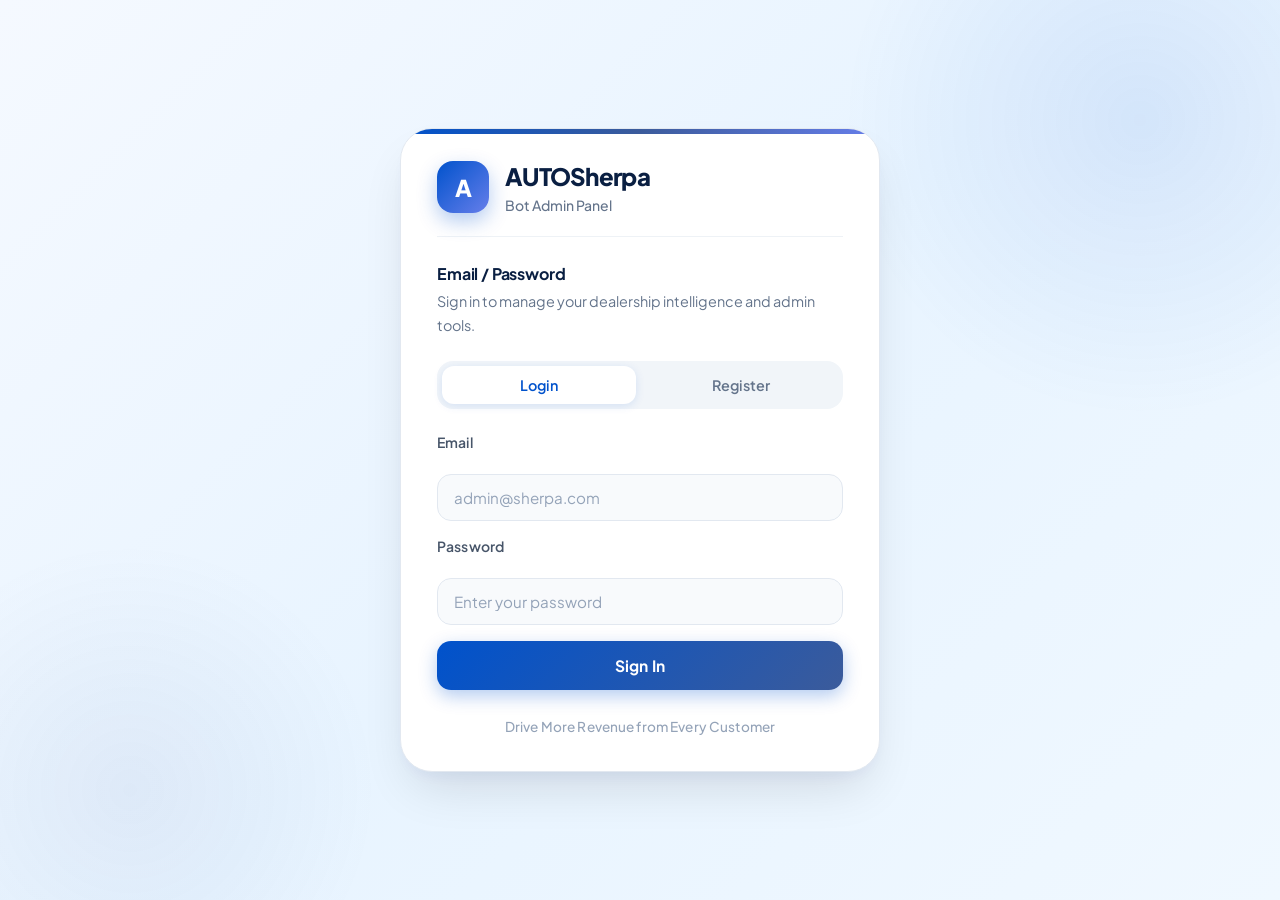
==== commit 6cfc7c43: "Commit changes before pushing to new repository" ====
--- a/frontend/aboutus.html
+++ b/frontend/aboutus.html
@@ -16,7 +16,7 @@
     <header class="mobile-header">
       <button class="menu-toggle" id="menuToggle">☰</button>
       <div class="mobile-brand">AutoSherpa</div>
-      <div style="width: 24px;"></div> <!-- Spacer -->
+      <div style="width: 40px;"></div> <!-- Spacer -->
     </header>
 
     <aside class="sidebar">
@@ -198,6 +198,6 @@
 
   <script src="js/config.js?v=1.2"></script>
   <script src="js/aboutus.js"></script>
-<script src="js/mobile.js"></script>
+
 </body>
 </html>
--- a/frontend/css/index.css
+++ b/frontend/css/index.css
@@ -1005,10 +1005,6 @@
 }
 
 @media (max-width: 900px) {
-  .sidebar {
-    display: none;
-  }
-  
   .main {
     padding: 24px;
   }
@@ -1855,123 +1851,131 @@
   opacity: 1;
 }
 
-/* Tablet & Large Mobile */
-@media (max-width: 1200px) {
-  .stats-grid {
-    grid-template-columns: repeat(2, 1fr);
-  }
-  .cards {
-    grid-template-columns: repeat(2, 1fr);
-  }
-}
-
-/* Small Screens / Mobile */
+/* ==========================================================================
+   EXPERT RESPONSIVE DESIGN SYSTEM (Breakpoints: 1024px, 768px, 480px)
+   ========================================================================== */
+
+/* --- 1024px - Tablets & Small Laptops --- */
+@media (max-width: 1024px) {
+  .stats-grid { grid-template-columns: repeat(2, 1fr); gap: 20px; }
+  .dash-grid { grid-template-columns: repeat(2, 1fr) !important; gap: 20px; }
+  .cards { grid-template-columns: repeat(2, 1fr); gap: 20px; }
+  
+  .main { padding: 32px 24px; }
+  .header h1 { font-size: 36px; }
+}
+
+/* --- 768px - Mobile Phones & Portrait Tablets --- */
 @media (max-width: 768px) {
-  .app {
-    flex-direction: column;
-  }
-
-  .mobile-header {
+  html body .app { flex-direction: column; }
+
+  /* Mobile Branding Header */
+  html body .mobile-header {
+    display: flex !important;
+    background: linear-gradient(135deg, #004aad 0%, #0052cc 100%) !important;
+    padding: 14px 20px;
+    height: 64px;
+    z-index: 1000;
+  }
+
+  /* ABSOLUTE SIDEBAR OVERRIDE - Rock Solid Version */
+  html body .app aside.sidebar {
+    display: none !important;
+    position: fixed !important;
+    left: 0 !important;
+    top: 0 !important;
+    width: 280px !important;
+    height: 100vh !important;
+    z-index: 10000 !important;
+    background: linear-gradient(180deg, #004aad 0%, #003d99 100%) !important;
+    padding-top: 20px !important;
+    flex-direction: column !important;
+    visibility: visible !important;
+  }
+
+  html body .app aside.sidebar.active {
+    display: flex !important;
+  }
+
+  /* Sidebar contents visibility */
+  .sidebar .nav {
+    display: flex !important;
+    flex-direction: column !important;
+    width: 100% !important;
+    padding: 0 10px !important;
+  }
+
+  .sidebar .nav-item {
+    display: flex !important;
+    opacity: 0 !important;
+    transform: translateX(-20px) !important;
+    transition: all 0.4s ease !important;
+  }
+
+  .sidebar.active .nav-item {
+    opacity: 1 !important;
+    transform: translateX(0) !important;
+  }
+
+  /* Staggered animation for menu items */
+  .sidebar.active .nav-item:nth-child(1) { transition-delay: 0.1s; }
+  .sidebar.active .nav-item:nth-child(2) { transition-delay: 0.15s; }
+  .sidebar.active .nav-item:nth-child(3) { transition-delay: 0.2s; }
+  .sidebar.active .nav-item:nth-child(4) { transition-delay: 0.25s; }
+  .sidebar.active .nav-item:nth-child(5) { transition-delay: 0.3s; }
+  .sidebar.active .nav-item:nth-child(6) { transition-delay: 0.35s; }
+  .sidebar.active .nav-item:nth-child(7) { transition-delay: 0.4s; }
+  .sidebar.active .nav-item:nth-child(8) { transition-delay: 0.45s; }
+  .sidebar.active .nav-item:nth-child(9) { transition-delay: 0.5s; }
+
+  .main { padding: 20px 16px !important; }
+  .header { margin-bottom: 24px; text-align: center; }
+  .header h1 { font-size: 28px; line-height: 1.2; width: 100%; }
+  .header p { font-size: 15px; margin: 0 auto; width: 100%; }
+
+  .header-flex {
+    flex-direction: column !important;
+    align-items: center !important;
+    gap: 16px !important;
+    text-align: center;
+  }
+
+  .header-content {
+    width: 100% !important;
+    max-width: 100% !important;
+  }
+
+  .header-right {
+    width: 100% !important;
+    padding-top: 0 !important;
     display: flex;
-  }
-
-  .sidebar {
-    position: fixed;
-    left: -280px; /* Hide completely */
-    top: 0;
-    bottom: 0;
-    width: 280px;
-    height: 100vh;
-    z-index: 999;
-    transition: transform 0.3s cubic-bezier(0.4, 0, 0.2, 1);
-    box-shadow: 20px 0 50px rgba(0,0,0,0.3);
-  }
-
-  .sidebar.active {
-    transform: translateX(280px);
-  }
-
-  .main {
-    padding: 24px 16px;
-  }
-
-  .header h1 {
-    font-size: 32px;
-  }
-
-  .stats-grid {
-    grid-template-columns: 1fr;
-    gap: 16px;
-  }
-
-  .dash-grid {
+    justify-content: center;
+  }
+
+  .action-trigger-btn {
+    width: 100% !important;
+    justify-content: center !important;
+    max-width: 400px;
+  }
+
+  .stats-grid, .dash-grid, .cards {
     grid-template-columns: 1fr !important;
     gap: 16px;
   }
 
-  .cards {
-    grid-template-columns: 1fr;
-    gap: 20px;
-  }
-
-  .card {
-    padding: 24px;
-  }
-
-  .trend-bars {
-    gap: 4px;
-    height: 140px;
-  }
-
-  .trend-labels {
-    gap: 4px;
-  }
-
-  .summary-grid {
-    grid-template-columns: 1fr;
-    gap: 12px;
-  }
-
-  /* Table responsiveness */
-  .table-premium, .report-table, .data-table {
+  /* Table Responsiveness */
+  .table-premium, .report-table, .data-table, .locations-table, .sales-table, .usedcar-table, .history-table, .table-wrapper table {
     display: block;
     width: 100%;
     overflow-x: auto;
     white-space: nowrap;
     -webkit-overflow-scrolling: touch;
-  }
-
-  /* Full view container adjustments */
-  .app.sidebar-hidden .main {
-    padding: 24px 16px;
-  }
-
-  .view-header {
-    flex-direction: column;
-    align-items: stretch;
-    gap: 16px;
-  }
-
-  .view-title h2 {
-    font-size: 28px;
-  }
-
-  .view-filters-bar {
-    padding: 16px;
-  }
-
-  .filter-section {
-    flex-direction: column;
-    align-items: flex-start;
-    gap: 8px;
-  }
-
-  .view-period-selector, .view-module-tabs {
-    flex-wrap: wrap;
-  }
-
-  .view-table-container {
-    padding: 12px;
-    border-radius: 20px;
-  }
-}
+    border-radius: 12px;
+  }
+}
+
+/* --- 480px - Extra Small Devices --- */
+@media (max-width: 480px) {
+  .header h1 { font-size: 24px; }
+  .card, .dash-card { padding: 20px 16px; border-radius: 20px; }
+}
--- a/frontend/css/aboutus.css
+++ b/frontend/css/aboutus.css
@@ -54,3 +54,4 @@
 .success-msg { color: #065f46; background: linear-gradient(135deg, #d1fae5 0%, #a7f3d0 100%); padding: 16px 20px; border-radius: 12px; margin-bottom: 20px; display: none; border-left: 5px solid #10b981; font-weight: 600; box-shadow: 0 4px 12px rgba(16,185,129,0.2); }
 .error-msg { color: #7c2d12; background: linear-gradient(135deg, #fed7aa 0%, #fecaca 100%); padding: 16px 20px; border-radius: 12px; margin-bottom: 20px; display: none; border-left: 5px solid #f87171; font-weight: 600; box-shadow: 0 4px 12px rgba(248,113,113,0.2); }
 .loading { opacity: 0.6; pointer-events: none; }
+@media (max-width: 768px) { .aboutus-header h1 { font-size: 24px; } .form-section, .modules-section { padding: 16px; border-radius: 16px; } .modules-grid { grid-template-columns: 1fr; } .form-actions { flex-direction: column; gap: 10px; } .form-actions button { width: 100%; } }
